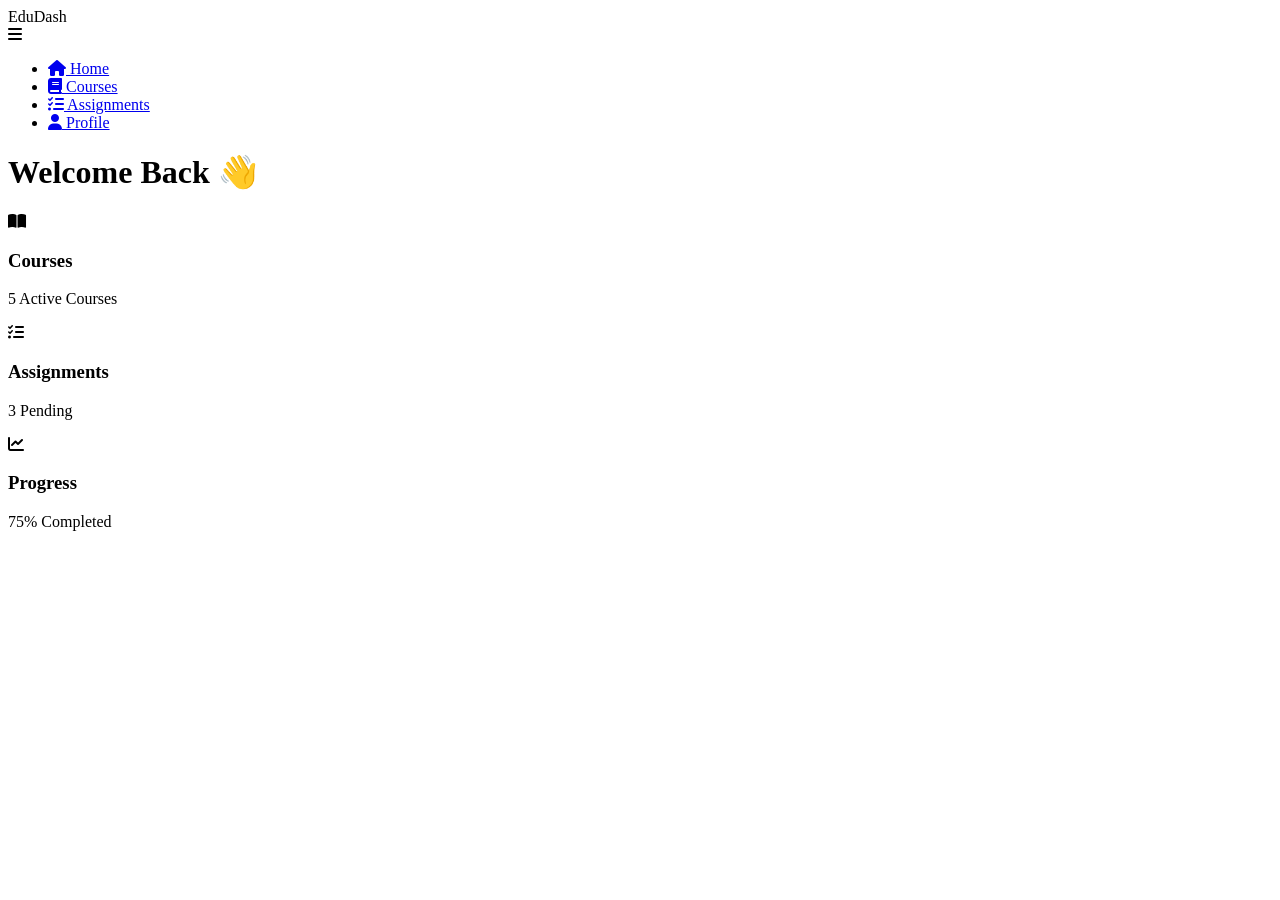
==== index.html @ 5b58f55d "Add files via upload" ====
<!DOCTYPE html>
<html lang="en">
<head>
  <meta charset="UTF-8">
  <title>Student Dashboard</title>

  <!-- CSS -->
  <link rel="stylesheet" href="css/style.css">

  <!-- Font Awesome -->
  <link rel="stylesheet" href="https://cdnjs.cloudflare.com/ajax/libs/font-awesome/6.5.0/css/all.min.css">
</head>
<body>

<!-- Loader -->
<div id="loader">
  <div class="spinner"></div>
</div>

<!-- Navbar -->
<nav class="navbar">
  <div class="logo">EduDash</div>
  <div class="hamburger" onclick="toggleMenu()"><i class="fas fa-bars"></i></div>
  <ul class="nav-links" id="navLinks">
    <li><a href="index.html"><i class="fas fa-home"></i> Home</a></li>
    <li><a href="courses.html"><i class="fas fa-book"></i> Courses</a></li>
    <li><a href="assignments.html"><i class="fas fa-tasks"></i> Assignments</a></li>
    <li><a href="profile.html"><i class="fas fa-user"></i> Profile</a></li>
  </ul>
</nav>

<!-- Dashboard -->
<div class="container fade-in">
  <h1>Welcome Back 👋</h1>

  <div class="cards">
    <div class="card gradient1">
      <i class="fas fa-book-open icon"></i>
      <h3>Courses</h3>
      <p>5 Active Courses</p>
    </div>

    <div class="card gradient2">
      <i class="fas fa-tasks icon"></i>
      <h3>Assignments</h3>
      <p>3 Pending</p>
    </div>

    <div class="card gradient3">
      <i class="fas fa-chart-line icon"></i>
      <h3>Progress</h3>
      <p>75% Completed</p>
    </div>
  </div>
</div>

<script src="js/script.js"></script>
</body>
</html>
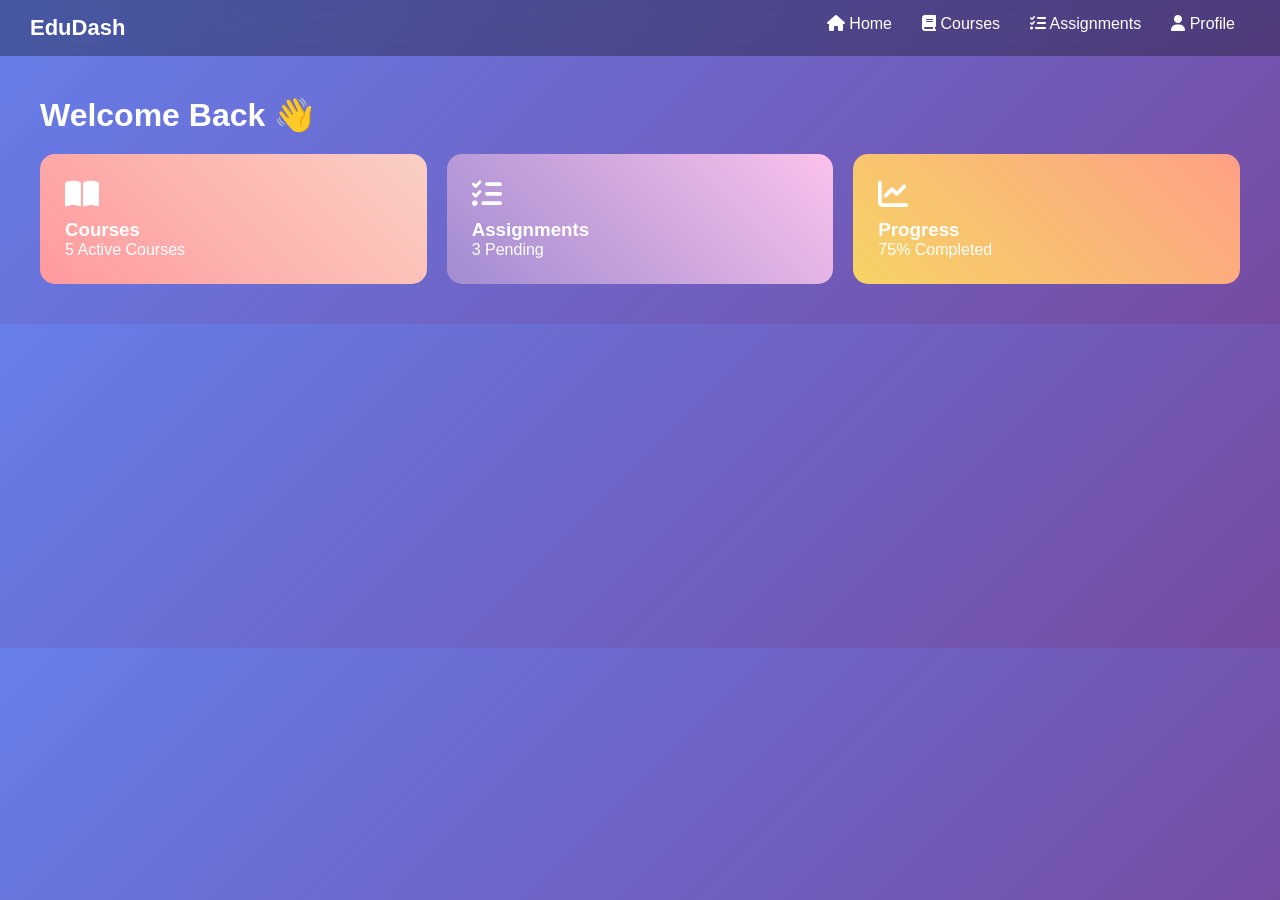
==== commit 00a175c7: "Update index.html" ====
--- a/index.html
+++ b/index.html
@@ -2,12 +2,10 @@
 <html lang="en">
 <head>
   <meta charset="UTF-8">
+  <meta name="viewport" content="width=device-width, initial-scale=1.0">
   <title>Student Dashboard</title>
 
-  <!-- CSS -->
   <link rel="stylesheet" href="css/style.css">
-
-  <!-- Font Awesome -->
   <link rel="stylesheet" href="https://cdnjs.cloudflare.com/ajax/libs/font-awesome/6.5.0/css/all.min.css">
 </head>
 <body>
@@ -29,7 +27,6 @@
   </ul>
 </nav>
 
-<!-- Dashboard -->
 <div class="container fade-in">
   <h1>Welcome Back 👋</h1>
 
@@ -56,4 +53,4 @@
 
 <script src="js/script.js"></script>
 </body>
-</html>+</html>
--- a/css/style.css
+++ b/css/style.css
@@ -0,0 +1,162 @@
+* {
+  margin: 0;
+  padding: 0;
+  box-sizing: border-box;
+  font-family: 'Segoe UI', sans-serif;
+}
+
+body {
+  background: linear-gradient(135deg, #667eea, #764ba2);
+  color: white;
+  overflow-x: hidden;
+}
+
+/* Loader */
+#loader {
+  position: fixed;
+  width: 100%;
+  height: 100%;
+  background: #111;
+  display: flex;
+  justify-content: center;
+  align-items: center;
+  z-index: 9999;
+}
+
+.spinner {
+  width: 50px;
+  height: 50px;
+  border: 5px solid #ccc;
+  border-top: 5px solid #667eea;
+  border-radius: 50%;
+  animation: spin 1s linear infinite;
+}
+
+@keyframes spin {
+  100% { transform: rotate(360deg); }
+}
+
+/* Navbar */
+.navbar {
+  display: flex;
+  justify-content: space-between;
+  padding: 15px 30px;
+  background: rgba(0,0,0,0.3);
+  backdrop-filter: blur(10px);
+}
+
+.logo {
+  font-size: 22px;
+  font-weight: bold;
+}
+
+.nav-links {
+  display: flex;
+  list-style: none;
+}
+
+.nav-links li {
+  margin: 0 15px;
+}
+
+.nav-links a {
+  color: white;
+  text-decoration: none;
+  transition: 0.3s;
+}
+
+.nav-links a:hover {
+  color: #ffd369;
+}
+
+/* Hamburger */
+.hamburger {
+  display: none;
+  cursor: pointer;
+  font-size: 20px;
+}
+
+/* Container */
+.container {
+  padding: 40px;
+}
+
+/* Cards */
+.cards {
+  display: flex;
+  gap: 20px;
+  margin-top: 20px;
+  flex-wrap: wrap;
+}
+
+.card {
+  padding: 25px;
+  border-radius: 15px;
+  flex: 1;
+  min-width: 200px;
+  backdrop-filter: blur(10px);
+  transition: all 0.4s ease;
+  cursor: pointer;
+}
+
+/* ICON */
+.icon {
+  font-size: 30px;
+  margin-bottom: 10px;
+}
+
+/* Hover Effects */
+.card:hover {
+  transform: translateY(-10px) scale(1.03);
+  box-shadow: 0 10px 30px rgba(0,0,0,0.4);
+}
+
+/* Gradients */
+.gradient1 { background: linear-gradient(45deg, #ff9a9e, #fad0c4); }
+.gradient2 { background: linear-gradient(45deg, #a18cd1, #fbc2eb); }
+.gradient3 { background: linear-gradient(45deg, #f6d365, #fda085); }
+
+/* Fade Animation */
+.fade-in {
+  animation: fadeIn 1s ease-in;
+}
+
+@keyframes fadeIn {
+  from { opacity: 0; transform: translateY(20px); }
+  to { opacity: 1; transform: translateY(0); }
+}
+
+/* List */
+.list li {
+  background: rgba(255,255,255,0.2);
+  margin: 10px 0;
+  padding: 12px;
+  border-radius: 10px;
+  transition: 0.3s;
+}
+
+.list li:hover {
+  background: rgba(255,255,255,0.4);
+}
+
+/* Mobile */
+@media(max-width: 768px) {
+  .nav-links {
+    display: none;
+    flex-direction: column;
+    background: black;
+    position: absolute;
+    right: 0;
+    top: 60px;
+    width: 200px;
+    padding: 10px;
+  }
+
+  .nav-links.show {
+    display: flex;
+  }
+
+  .hamburger {
+    display: block;
+  }
+}
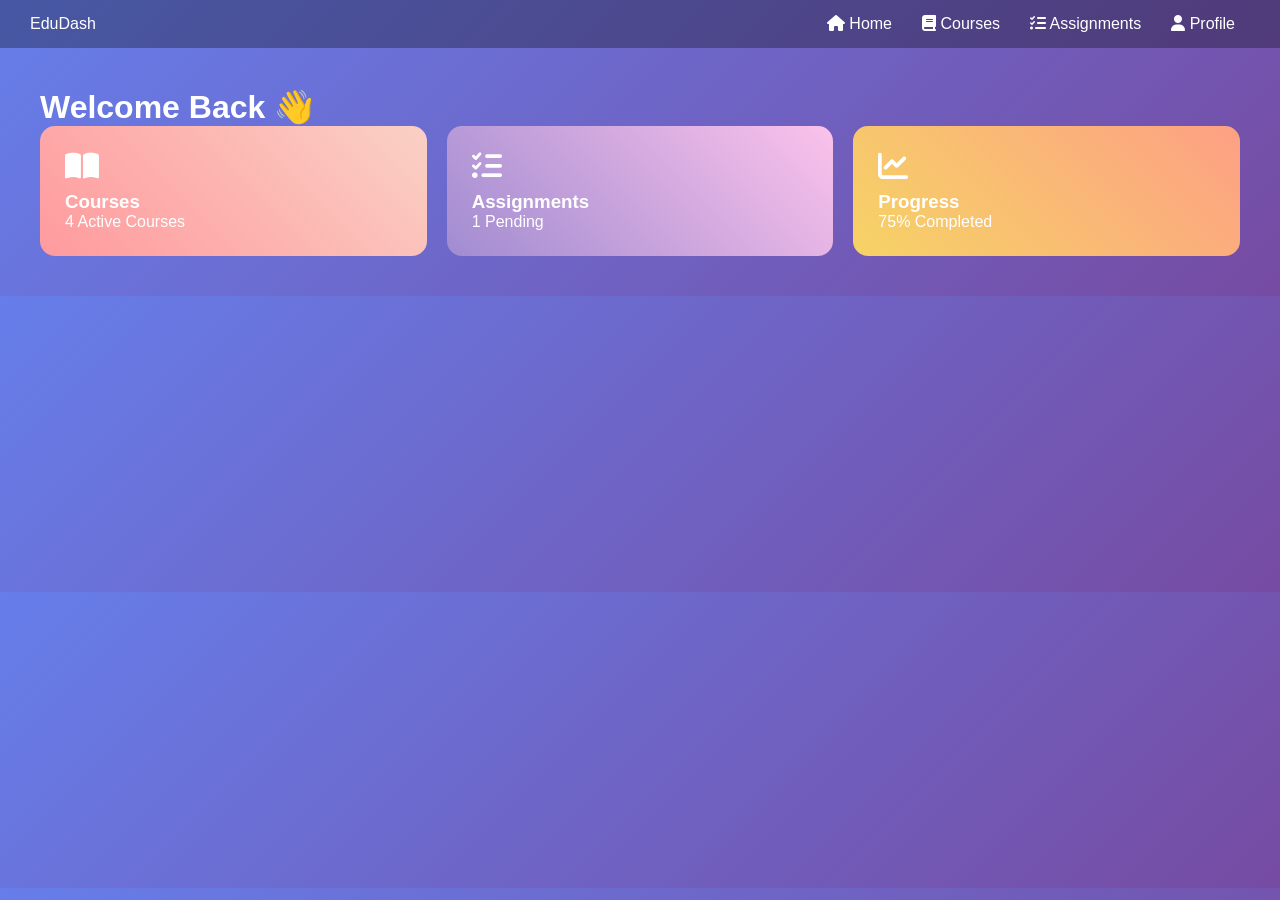
==== commit e750f278: "Update index.html" ====
--- a/index.html
+++ b/index.html
@@ -34,13 +34,13 @@
     <div class="card gradient1">
       <i class="fas fa-book-open icon"></i>
       <h3>Courses</h3>
-      <p>5 Active Courses</p>
+      <p>4 Active Courses</p>
     </div>
 
     <div class="card gradient2">
       <i class="fas fa-tasks icon"></i>
       <h3>Assignments</h3>
-      <p>3 Pending</p>
+      <p>1 Pending</p>
     </div>
 
     <div class="card gradient3">
--- a/css/style.css
+++ b/css/style.css
@@ -8,7 +8,6 @@
 body {
   background: linear-gradient(135deg, #667eea, #764ba2);
   color: white;
-  overflow-x: hidden;
 }
 
 /* Loader */
@@ -42,12 +41,6 @@
   justify-content: space-between;
   padding: 15px 30px;
   background: rgba(0,0,0,0.3);
-  backdrop-filter: blur(10px);
-}
-
-.logo {
-  font-size: 22px;
-  font-weight: bold;
 }
 
 .nav-links {
@@ -62,18 +55,11 @@
 .nav-links a {
   color: white;
   text-decoration: none;
-  transition: 0.3s;
 }
 
-.nav-links a:hover {
-  color: #ffd369;
-}
-
-/* Hamburger */
 .hamburger {
   display: none;
   cursor: pointer;
-  font-size: 20px;
 }
 
 /* Container */
@@ -85,30 +71,25 @@
 .cards {
   display: flex;
   gap: 20px;
-  margin-top: 20px;
   flex-wrap: wrap;
 }
 
 .card {
+  background: rgba(255,255,255,0.2);
   padding: 25px;
   border-radius: 15px;
   flex: 1;
-  min-width: 200px;
-  backdrop-filter: blur(10px);
-  transition: all 0.4s ease;
-  cursor: pointer;
+  min-width: 250px;
+  transition: 0.3s;
 }
 
-/* ICON */
+.card:hover {
+  transform: translateY(-10px);
+}
+
 .icon {
   font-size: 30px;
   margin-bottom: 10px;
-}
-
-/* Hover Effects */
-.card:hover {
-  transform: translateY(-10px) scale(1.03);
-  box-shadow: 0 10px 30px rgba(0,0,0,0.4);
 }
 
 /* Gradients */
@@ -116,40 +97,47 @@
 .gradient2 { background: linear-gradient(45deg, #a18cd1, #fbc2eb); }
 .gradient3 { background: linear-gradient(45deg, #f6d365, #fda085); }
 
-/* Fade Animation */
+/* List */
+.list li {
+  background: rgba(255,255,255,0.2);
+  margin: 10px 0;
+  padding: 10px;
+  border-radius: 10px;
+}
+
+/* Animation */
 .fade-in {
   animation: fadeIn 1s ease-in;
 }
 
 @keyframes fadeIn {
-  from { opacity: 0; transform: translateY(20px); }
-  to { opacity: 1; transform: translateY(0); }
+  from { opacity: 0; }
+  to { opacity: 1; }
 }
 
-/* List */
-.list li {
-  background: rgba(255,255,255,0.2);
-  margin: 10px 0;
-  padding: 12px;
-  border-radius: 10px;
-  transition: 0.3s;
-}
+/* MOBILE */
+@media(max-width: 768px) {
+  .container {
+    padding: 20px;
+  }
 
-.list li:hover {
-  background: rgba(255,255,255,0.4);
-}
+  .cards {
+    flex-direction: column;
+  }
 
-/* Mobile */
-@media(max-width: 768px) {
   .nav-links {
     display: none;
     flex-direction: column;
+    position: absolute;
     background: black;
-    position: absolute;
+    top: 60px;
     right: 0;
-    top: 60px;
-    width: 200px;
-    padding: 10px;
+    width: 100%;
+    text-align: center;
+  }
+
+  .nav-links li {
+    margin: 15px 0;
   }
 
   .nav-links.show {
